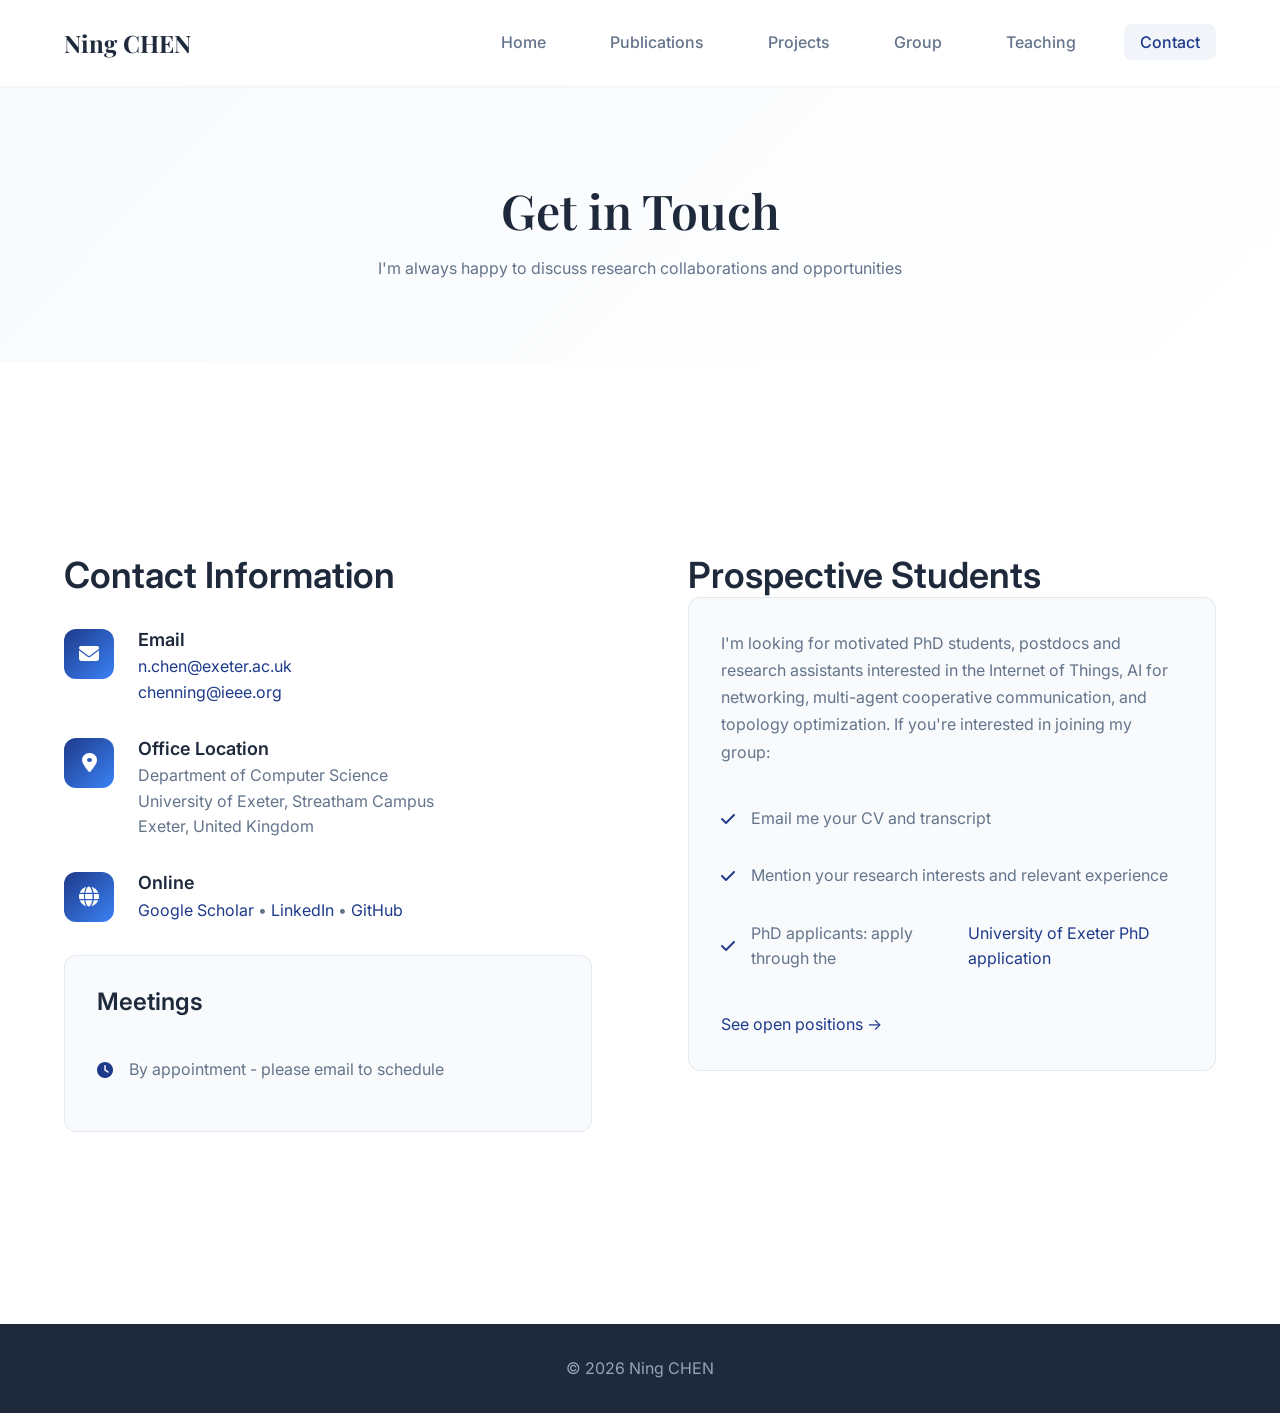
==== pages/contact.html @ 9c7216aa "Personalise homepage: fill publications, fix profile photo, remove template content - Use profile.pn" ====
<!DOCTYPE html>
<html lang="en">
<head>
    <meta charset="UTF-8">
    <meta name="viewport" content="width=device-width, initial-scale=1.0">
    <title>Contact - Ning CHEN</title>
    <link rel="preconnect" href="https://fonts.googleapis.com">
    <link rel="preconnect" href="https://fonts.gstatic.com" crossorigin>
    <link href="https://fonts.googleapis.com/css2?family=Inter:wght@300;400;500;600;700&family=Playfair+Display:wght@700&display=swap" rel="stylesheet">
    <link rel="stylesheet" href="https://cdnjs.cloudflare.com/ajax/libs/font-awesome/6.4.0/css/all.min.css">
    <link rel="stylesheet" href="../css/style.css">
    <style>
        .contact-header {
            background: linear-gradient(135deg, var(--bg-secondary) 0%, var(--bg-primary) 100%);
            padding: var(--spacing-3xl) 0 var(--spacing-2xl);
            text-align: center;
        }
        .contact-header h1 {
            font-family: var(--font-display);
            font-size: 3rem;
            margin-bottom: var(--spacing-sm);
        }
        .contact-content {
            display: grid;
            grid-template-columns: 1fr 1fr;
            gap: var(--spacing-3xl);
            padding: var(--spacing-3xl) 0;
        }
        .contact-info-section h2 {
            margin-bottom: var(--spacing-lg);
            color: var(--primary-dark);
        }
        .contact-item {
            display: flex;
            gap: var(--spacing-md);
            margin-bottom: var(--spacing-lg);
        }
        .contact-icon {
            width: 50px;
            height: 50px;
            background: linear-gradient(135deg, var(--primary-color) 0%, var(--primary-light) 100%);
            border-radius: var(--radius-lg);
            display: flex;
            align-items: center;
            justify-content: center;
            color: white;
            font-size: 1.25rem;
            flex-shrink: 0;
        }
        .contact-details h3 {
            color: var(--primary-dark);
            margin-bottom: 0.25rem;
            font-size: 1.125rem;
        }
        .contact-details p {
            color: var(--text-secondary);
            margin: 0;
        }
        .contact-details a {
            color: var(--primary-color);
        }
        .office-hours {
            background-color: var(--bg-secondary);
            border: 1px solid var(--border-color);
            border-radius: var(--radius-lg);
            padding: var(--spacing-lg);
            margin-top: var(--spacing-lg);
        }
        .office-hours h3 {
            color: var(--primary-dark);
            margin-bottom: var(--spacing-md);
        }
        .office-hours ul {
            list-style: none;
            padding: 0;
        }
        .office-hours li {
            padding: var(--spacing-sm) 0;
            color: var(--text-secondary);
            display: flex;
            align-items: center;
            gap: var(--spacing-sm);
        }
        .office-hours li i {
            color: var(--primary-color);
        }
        @media (max-width: 768px) {
            .contact-header h1 {
                font-size: 2rem;
            }
            .contact-content {
                grid-template-columns: 1fr;
            }
        }
    </style>
</head>
<body>
    <!-- Navigation -->
    <nav class="navbar" id="navbar">
        <div class="container nav-container">
            <div class="nav-brand">
                <a href="../index.html">Ning CHEN</a>
            </div>
            <button class="mobile-menu-btn" id="mobile-menu-btn" aria-label="Open menu">
                <span></span>
                <span></span>
                <span></span>
            </button>
            <ul class="nav-menu" id="nav-menu">
                <li><a href="../index.html">Home</a></li>
                <li><a href="publications.html">Publications</a></li>
                <li><a href="projects.html">Projects</a></li>
                <li><a href="group.html">Group</a></li>
                <li><a href="teaching.html">Teaching</a></li>
                <li><a href="contact.html" class="active">Contact</a></li>
            </ul>
        </div>
    </nav>

    <!-- Contact Header -->
    <section class="contact-header">
        <div class="container">
            <h1>Get in Touch</h1>
            <p class="header-subtitle">I'm always happy to discuss research collaborations and opportunities</p>
        </div>
    </section>

    <!-- Contact Content -->
    <section>
        <div class="container">
            <div class="contact-content">
                <!-- Contact Information -->
                <div class="contact-info-section">
                    <h2>Contact Information</h2>

                    <div class="contact-item">
                        <div class="contact-icon">
                            <i class="fas fa-envelope"></i>
                        </div>
                        <div class="contact-details">
                            <h3>Email</h3>
                            <p><a href="mailto:n.chen@exeter.ac.uk">n.chen@exeter.ac.uk</a><br>
                            <a href="mailto:chenning@ieee.org">chenning@ieee.org</a></p>
                        </div>
                    </div>

                    <div class="contact-item">
                        <div class="contact-icon">
                            <i class="fas fa-map-marker-alt"></i>
                        </div>
                        <div class="contact-details">
                            <h3>Office Location</h3>
                            <!-- TODO: add your building and room number -->
                            <p>Department of Computer Science<br>
                            University of Exeter, Streatham Campus<br>
                            Exeter, United Kingdom</p>
                        </div>
                    </div>

                    <div class="contact-item">
                        <div class="contact-icon">
                            <i class="fas fa-globe"></i>
                        </div>
                        <div class="contact-details">
                            <h3>Online</h3>
                            <p>
                                <a href="https://scholar.google.com/citations?user=QBz7NS0AAAAJ&amp;hl=en" target="_blank" rel="noopener">Google Scholar</a> &bull;
                                <a href="https://www.linkedin.com/in/nchen93/" target="_blank" rel="noopener">LinkedIn</a> &bull;
                                <a href="https://github.com/chenning93" target="_blank" rel="noopener">GitHub</a>
                            </p>
                        </div>
                    </div>

                    <div class="office-hours">
                        <h3>Meetings</h3>
                        <ul>
                            <li><i class="fas fa-clock"></i> By appointment - please email to schedule</li>
                        </ul>
                    </div>
                </div>

                <!-- Prospective Students -->
                <div>
                    <h2>Prospective Students</h2>
                    <div class="office-hours" style="margin-top: 0;">
                        <p style="color: var(--text-secondary); line-height: 1.7;">
                            I'm looking for motivated PhD students, postdocs and research assistants interested in
                            the Internet of Things, AI for networking, multi-agent cooperative communication, and
                            topology optimization. If you're interested in joining my group:
                        </p>
                        <ul style="margin-top: var(--spacing-md);">
                            <li><i class="fas fa-check"></i> Email me your CV and transcript</li>
                            <li><i class="fas fa-check"></i> Mention your research interests and relevant experience</li>
                            <li><i class="fas fa-check"></i> PhD applicants: apply through the <a href="https://www.exeter.ac.uk/study/pg-research/degrees/computerscience/" target="_blank" rel="noopener">University of Exeter PhD application</a></li>
                        </ul>
                        <p style="margin: var(--spacing-md) 0 0;"><a href="group.html#openings">See open positions &rarr;</a></p>
                    </div>
                </div>
            </div>
        </div>
    </section>

    <!-- Footer -->
    <footer class="footer">
        <div class="container">
            <div class="footer-bottom">
                <p>&copy; 2026 Ning CHEN</p>
            </div>
        </div>
    </footer>

    <script src="../js/main.js"></script>
</body>
</html>
---- css/style.css ----
/* ============================================
   CSS Variables & Design System
   ============================================ */
:root {
    /* Colors */
    --primary-color: #1e3a8a;
    --primary-dark: #1e293b;
    --primary-light: #3b82f6;
    --accent-color: #f59e0b;
    --text-primary: #1e293b;
    --text-secondary: #64748b;
    --text-light: #94a3b8;
    --bg-primary: #ffffff;
    --bg-secondary: #f8fafc;
    --bg-tertiary: #f1f5f9;
    --border-color: #e2e8f0;

    /* Conference Colors */
    --neurips-color: #d73e3e;
    --icml-color: #1e88e5;
    --iclr-color: #7b1fa2;
    --cvpr-color: #43a047;
    --acl-color: #00897b;
    --journal-color: #ffa000;
    --preprint-color: #757575;

    /* Typography */
    --font-primary: 'Inter', -apple-system, BlinkMacSystemFont, 'Segoe UI', sans-serif;
    --font-display: 'Playfair Display', Georgia, serif;

    /* Spacing */
    --spacing-xs: 0.5rem;
    --spacing-sm: 1rem;
    --spacing-md: 1.5rem;
    --spacing-lg: 2rem;
    --spacing-xl: 3rem;
    --spacing-2xl: 4rem;
    --spacing-3xl: 6rem;

    /* Border Radius */
    --radius-sm: 0.375rem;
    --radius-md: 0.5rem;
    --radius-lg: 0.75rem;
    --radius-xl: 1rem;
    --radius-full: 9999px;

    /* Shadows */
    --shadow-sm: 0 1px 2px 0 rgba(0, 0, 0, 0.05);
    --shadow-md: 0 4px 6px -1px rgba(0, 0, 0, 0.1), 0 2px 4px -1px rgba(0, 0, 0, 0.06);
    --shadow-lg: 0 10px 15px -3px rgba(0, 0, 0, 0.1), 0 4px 6px -2px rgba(0, 0, 0, 0.05);
    --shadow-xl: 0 20px 25px -5px rgba(0, 0, 0, 0.1), 0 10px 10px -5px rgba(0, 0, 0, 0.04);

    /* Transitions */
    --transition-fast: 150ms ease;
    --transition-base: 200ms ease;
    --transition-slow: 300ms ease;
}

/* ============================================
   Reset & Base Styles
   ============================================ */
* {
    margin: 0;
    padding: 0;
    box-sizing: border-box;
}

html {
    scroll-behavior: smooth;
}

body {
    font-family: var(--font-primary);
    color: var(--text-primary);
    background-color: var(--bg-primary);
    line-height: 1.6;
    -webkit-font-smoothing: antialiased;
    -moz-osx-font-smoothing: grayscale;
}

img {
    max-width: 100%;
    height: auto;
    display: block;
}

a {
    color: var(--primary-color);
    text-decoration: none;
    transition: color var(--transition-base);
}

a:hover {
    color: var(--primary-light);
}

/* ============================================
   Typography
   ============================================ */
h1, h2, h3, h4, h5, h6 {
    font-weight: 600;
    line-height: 1.2;
    color: var(--text-primary);
}

h1 {
    font-size: 3rem;
    font-family: var(--font-display);
}

h2 {
    font-size: 2.25rem;
}

h3 {
    font-size: 1.5rem;
}

h4 {
    font-size: 1.25rem;
}

p {
    margin-bottom: 1rem;
    color: var(--text-secondary);
}

/* ============================================
   Container & Layout
   ============================================ */
.container {
    max-width: 1200px;
    margin: 0 auto;
    padding: 0 var(--spacing-md);
}

section {
    padding: var(--spacing-3xl) 0;
}

.section-title {
    text-align: center;
    margin-bottom: var(--spacing-sm);
    font-family: var(--font-display);
}

.section-subtitle {
    text-align: center;
    color: var(--text-secondary);
    margin-bottom: var(--spacing-xl);
    font-size: 1.125rem;
}

/* ============================================
   Navigation
   ============================================ */
.navbar {
    position: sticky;
    top: 0;
    background-color: rgba(255, 255, 255, 0.95);
    backdrop-filter: blur(10px);
    box-shadow: var(--shadow-sm);
    z-index: 1000;
    transition: all var(--transition-base);
}

.navbar.scrolled {
    box-shadow: var(--shadow-md);
}

.nav-container {
    display: flex;
    justify-content: space-between;
    align-items: center;
    padding: var(--spacing-md) var(--spacing-md);
}

.nav-brand a {
    font-size: 1.5rem;
    font-weight: 700;
    font-family: var(--font-display);
    color: var(--primary-dark);
}

.nav-menu {
    display: flex;
    gap: var(--spacing-lg);
    list-style: none;
}

.nav-menu a {
    color: var(--text-secondary);
    font-weight: 500;
    padding: var(--spacing-xs) var(--spacing-sm);
    border-radius: var(--radius-md);
    transition: all var(--transition-base);
}

.nav-menu a:hover,
.nav-menu a.active {
    color: var(--primary-color);
    background-color: var(--bg-tertiary);
}

.mobile-menu-btn {
    display: none;
    flex-direction: column;
    gap: 4px;
    background: none;
    border: none;
    cursor: pointer;
    padding: var(--spacing-xs);
}

.mobile-menu-btn span {
    width: 24px;
    height: 2px;
    background-color: var(--text-primary);
    transition: all var(--transition-base);
}

/* ============================================
   Hero Section
   ============================================ */
.hero {
    padding: var(--spacing-3xl) 0;
    background: linear-gradient(135deg, var(--bg-secondary) 0%, var(--bg-primary) 100%);
}

.hero-container {
    display: grid;
    grid-template-columns: 1fr 1fr;
    gap: var(--spacing-3xl);
    align-items: center;
}

.hero-title {
    font-size: 3.5rem;
    margin-bottom: var(--spacing-md);
    background: linear-gradient(135deg, var(--primary-dark) 0%, var(--primary-color) 100%);
    -webkit-background-clip: text;
    -webkit-text-fill-color: transparent;
    background-clip: text;
}

.hero-subtitle {
    display: flex;
    align-items: center;
    gap: var(--spacing-md);
    margin-bottom: var(--spacing-lg);
}

.institution-logo {
    width: 60px;
    height: auto;
}

.position {
    font-size: 1.25rem;
    font-weight: 600;
    color: var(--primary-color);
    margin-bottom: 0.25rem;
}

.department,
.institution {
    color: var(--text-secondary);
    margin-bottom: 0.25rem;
}

.hero-description {
    font-size: 1.125rem;
    line-height: 1.7;
    margin-bottom: var(--spacing-xl);
    color: var(--text-secondary);
}

.hero-buttons {
    display: flex;
    gap: var(--spacing-md);
    margin-bottom: var(--spacing-xl);
    flex-wrap: wrap;
}

.social-links {
    display: flex;
    gap: var(--spacing-md);
}

.social-links a {
    width: 44px;
    height: 44px;
    display: flex;
    align-items: center;
    justify-content: center;
    background-color: var(--bg-tertiary);
    border-radius: var(--radius-full);
    color: var(--text-secondary);
    transition: all var(--transition-base);
}

.social-links a:hover {
    background-color: var(--primary-color);
    color: white;
    transform: translateY(-2px);
}

.hero-image {
    display: flex;
    justify-content: center;
    align-items: center;
}

.profile-img-wrapper {
    position: relative;
}

.profile-img {
    width: 350px;
    height: 350px;
    border-radius: var(--radius-full);
    object-fit: cover;          /* fill the circle, no side gaps */
    object-position: center top;
    box-shadow: var(--shadow-xl);
    position: relative;
    z-index: 2;
}

.profile-bg-circle {
    position: absolute;
    width: 380px;
    height: 380px;
    background: linear-gradient(135deg, var(--primary-light) 0%, var(--accent-color) 100%);
    border-radius: var(--radius-full);
    top: 50%;
    left: 50%;
    transform: translate(-50%, -50%);
    z-index: 1;
    opacity: 0.2;
    animation: pulse 3s ease-in-out infinite;
}

@keyframes pulse {
    0%, 100% {
        transform: translate(-50%, -50%) scale(1);
    }
    50% {
        transform: translate(-50%, -50%) scale(1.05);
    }
}

/* ============================================
   Buttons
   ============================================ */
.btn {
    display: inline-block;
    padding: 0.75rem 1.5rem;
    border-radius: var(--radius-md);
    font-weight: 500;
    transition: all var(--transition-base);
    cursor: pointer;
    border: none;
    text-align: center;
}

.btn-primary {
    background-color: var(--primary-color);
    color: white;
}

.btn-primary:hover {
    background-color: var(--primary-dark);
    color: white;
    transform: translateY(-2px);
    box-shadow: var(--shadow-lg);
}

.btn-secondary {
    background-color: var(--accent-color);
    color: white;
}

.btn-secondary:hover {
    background-color: #d97706;
    color: white;
    transform: translateY(-2px);
    box-shadow: var(--shadow-lg);
}

.btn-outline {
    background-color: transparent;
    border: 2px solid var(--primary-color);
    color: var(--primary-color);
}

.btn-outline:hover {
    background-color: var(--primary-color);
    color: white;
}

.btn-small {
    padding: 0.5rem 1rem;
    font-size: 0.875rem;
}

/* ============================================
   Research Interests Section
   ============================================ */
.research-interests {
    background-color: var(--bg-primary);
}

.interests-grid {
    display: grid;
    grid-template-columns: repeat(auto-fit, minmax(250px, 1fr));
    gap: var(--spacing-lg);
}

.interest-card {
    padding: var(--spacing-xl);
    background-color: var(--bg-secondary);
    border-radius: var(--radius-lg);
    border: 1px solid var(--border-color);
    transition: all var(--transition-base);
    text-align: center;
}

.interest-card:hover {
    transform: translateY(-5px);
    box-shadow: var(--shadow-lg);
    border-color: var(--primary-light);
}

.interest-icon {
    width: 64px;
    height: 64px;
    margin: 0 auto var(--spacing-md);
    background: linear-gradient(135deg, var(--primary-color) 0%, var(--primary-light) 100%);
    border-radius: var(--radius-lg);
    display: flex;
    align-items: center;
    justify-content: center;
    color: white;
    font-size: 1.75rem;
}

.interest-card h3 {
    margin-bottom: var(--spacing-sm);
    color: var(--primary-dark);
}

.interest-card p {
    color: var(--text-secondary);
    font-size: 0.95rem;
    margin: 0;
}

/* ============================================
   News Section
   ============================================ */
.news-section {
    background-color: var(--bg-secondary);
}

.recruitment-banner {
    background: linear-gradient(135deg, var(--primary-color) 0%, var(--primary-light) 100%);
    color: white;
    padding: var(--spacing-lg);
    border-radius: var(--radius-lg);
    margin-bottom: var(--spacing-xl);
    display: flex;
    gap: var(--spacing-md);
    align-items: flex-start;
}

.recruitment-banner i {
    font-size: 1.5rem;
    flex-shrink: 0;
}

.recruitment-banner a {
    color: white;
    text-decoration: underline;
}

.news-timeline {
    max-width: 900px;
    margin: 0 auto;
}

.news-item {
    display: flex;
    gap: var(--spacing-lg);
    margin-bottom: var(--spacing-lg);
    padding-bottom: var(--spacing-lg);
    border-bottom: 1px solid var(--border-color);
}

.news-item:last-child {
    border-bottom: none;
}

.news-date {
    flex-shrink: 0;
    text-align: center;
    width: 80px;
}

.news-date .month {
    display: block;
    font-weight: 600;
    color: var(--primary-color);
    font-size: 1.125rem;
}

.news-date .year {
    display: block;
    color: var(--text-light);
    font-size: 0.875rem;
}

.news-content {
    flex-grow: 1;
}

.news-badge {
    display: inline-block;
    padding: 0.25rem 0.75rem;
    border-radius: var(--radius-full);
    font-size: 0.75rem;
    font-weight: 600;
    margin-bottom: var(--spacing-xs);
    text-transform: uppercase;
}

.news-badge.papers {
    background-color: #dbeafe;
    color: #1e40af;
}

.news-badge.students {
    background-color: #f3e8ff;
    color: #6b21a8;
}

.news-badge.award {
    background-color: #fef3c7;
    color: #92400e;
}

.news-more {
    text-align: center;
    margin-top: var(--spacing-xl);
}

/* ============================================
   Publications Section
   ============================================ */
.selected-publications {
    background-color: var(--bg-primary);
}

.publications-grid {
    display: grid;
    grid-template-columns: repeat(auto-fill, minmax(350px, 1fr));
    gap: var(--spacing-lg);
    margin-bottom: var(--spacing-xl);
}

.publication-card {
    background-color: var(--bg-secondary);
    border: 1px solid var(--border-color);
    border-radius: var(--radius-lg);
    padding: var(--spacing-lg);
    transition: all var(--transition-base);
}

.publication-card:hover {
    box-shadow: var(--shadow-lg);
    transform: translateY(-3px);
}

.pub-header {
    display: flex;
    gap: var(--spacing-sm);
    align-items: center;
    margin-bottom: var(--spacing-md);
    flex-wrap: wrap;
}

.venue-badge {
    padding: 0.375rem 0.75rem;
    border-radius: var(--radius-sm);
    font-size: 0.75rem;
    font-weight: 700;
    color: white;
    background-color: var(--primary-color); /* default for venues without a colour class */
    text-transform: uppercase;
    letter-spacing: 0.025em;
}

.venue-badge.journal {
    background-color: var(--primary-color);
}

.venue-badge.conf {
    background-color: #0f766e;
}

.venue-badge.book {
    background-color: #6d28d9;
}

.pub-authors-simple {
    margin-bottom: 0.25rem;
}

.pub-venue-simple {
    color: var(--text-secondary);
    font-size: 0.9rem;
    font-style: italic;
}

.venue-badge.neurips {
    background-color: var(--neurips-color);
}

.venue-badge.icml {
    background-color: var(--icml-color);
}

.venue-badge.iclr {
    background-color: var(--iclr-color);
}

.venue-badge.cvpr {
    background-color: var(--cvpr-color);
}

.venue-badge.acl {
    background-color: var(--acl-color);
}

.award-badge {
    padding: 0.375rem 0.75rem;
    border-radius: var(--radius-sm);
    font-size: 0.75rem;
    font-weight: 600;
    background-color: #fef3c7;
    color: #92400e;
    text-transform: uppercase;
}

.pub-title {
    font-size: 1.125rem;
    margin-bottom: var(--spacing-sm);
    color: var(--primary-dark);
    line-height: 1.4;
}

.pub-authors {
    color: var(--text-secondary);
    font-size: 0.9rem;
    margin-bottom: var(--spacing-md);
}

.pub-authors strong {
    color: var(--primary-color);
    font-weight: 600;
}

.pub-links {
    display: flex;
    gap: var(--spacing-sm);
    flex-wrap: wrap;
}

.pub-link {
    display: inline-flex;
    align-items: center;
    gap: 0.375rem;
    padding: 0.375rem 0.75rem;
    background-color: var(--bg-tertiary);
    border-radius: var(--radius-sm);
    font-size: 0.875rem;
    color: var(--text-secondary);
    transition: all var(--transition-fast);
}

.pub-link:hover {
    background-color: var(--primary-color);
    color: white;
}

.view-all-link {
    text-align: center;
    margin-top: var(--spacing-xl);
}

/* Line-by-line publication format */
.publications-list-simple {
    max-width: 900px;
    margin: 0 auto var(--spacing-xl);
}

.pub-item-simple {
    padding: var(--spacing-lg) 0;
    border-bottom: 1px solid var(--border-color);
}

.pub-item-simple:last-child {
    border-bottom: none;
}

.pub-venue-inline {
    margin-bottom: var(--spacing-xs);
}

.pub-title-simple {
    font-size: 1.125rem;
    font-weight: 600;
    color: var(--primary-dark);
    line-height: 1.4;
    margin-bottom: var(--spacing-xs);
}

.pub-authors-simple {
    color: var(--text-secondary);
    font-size: 0.95rem;
    margin-bottom: var(--spacing-sm);
}

.pub-authors-simple strong {
    color: var(--primary-color);
    font-weight: 600;
}

.pub-links-simple {
    display: flex;
    gap: var(--spacing-md);
    flex-wrap: wrap;
}

.pub-link-inline {
    display: inline-flex;
    align-items: center;
    gap: 0.375rem;
    font-size: 0.875rem;
    color: var(--primary-color);
    transition: color var(--transition-fast);
}

.pub-link-inline:hover {
    color: var(--primary-dark);
    text-decoration: underline;
}

.pub-link-inline i {
    font-size: 0.75rem;
}

/* ============================================
   Group Section
   ============================================ */
.group-section {
    background-color: var(--bg-secondary);
}

.group-grid {
    display: grid;
    grid-template-columns: repeat(auto-fill, minmax(200px, 1fr));
    gap: var(--spacing-lg);
    margin-bottom: var(--spacing-xl);
}

.member-card {
    background-color: var(--bg-primary);
    border: 1px solid var(--border-color);
    border-radius: var(--radius-lg);
    padding: var(--spacing-lg);
    text-align: center;
    transition: all var(--transition-base);
}

.member-card:hover {
    transform: translateY(-5px);
    box-shadow: var(--shadow-lg);
}

.member-photo-placeholder {
    width: 120px;
    height: 120px;
    margin: 0 auto var(--spacing-md);
    background: linear-gradient(135deg, var(--bg-tertiary) 0%, var(--border-color) 100%);
    border-radius: var(--radius-full);
    display: flex;
    align-items: center;
    justify-content: center;
    font-size: 3rem;
    color: var(--text-light);
}

.member-card h4 {
    margin-bottom: var(--spacing-xs);
    color: var(--primary-dark);
}

.member-info {
    color: var(--text-secondary);
    font-size: 0.875rem;
    margin-bottom: 0;
}

.join-card {
    border: 2px dashed var(--primary-color);
    background-color: var(--bg-secondary);
}

.join-icon {
    width: 120px;
    height: 120px;
    margin: 0 auto var(--spacing-md);
    background: linear-gradient(135deg, var(--primary-color) 0%, var(--primary-light) 100%);
    border-radius: var(--radius-full);
    display: flex;
    align-items: center;
    justify-content: center;
    font-size: 3rem;
    color: white;
}

/* ============================================
   Footer
   ============================================ */
.footer {
    background-color: var(--primary-dark);
    color: white;
    padding: var(--spacing-lg) 0;
}

.footer .footer-bottom {
    padding-top: 0;
    border-top: none;
}

/* ============================================
   Empty state (sections waiting for content)
   ============================================ */
.empty-state {
    max-width: 900px;
    margin: 0 auto;
    padding: var(--spacing-xl);
    text-align: center;
    background-color: var(--bg-secondary);
    border: 1px dashed var(--border-color);
    border-radius: var(--radius-lg);
}

.empty-state p {
    margin-bottom: var(--spacing-md);
}

.empty-state .btn {
    width: auto;
}

.recruitment-banner a {
    font-weight: 600;
}

.footer-content {
    display: grid;
    grid-template-columns: repeat(auto-fit, minmax(250px, 1fr));
    gap: var(--spacing-xl);
    margin-bottom: var(--spacing-xl);
}

.footer-section h3 {
    color: white;
    margin-bottom: var(--spacing-md);
    font-size: 1.125rem;
}

.footer-section p {
    color: #cbd5e1;
    line-height: 1.7;
}

.footer-section ul {
    list-style: none;
}

.footer-section ul li {
    margin-bottom: var(--spacing-sm);
}

.footer-section ul li a {
    color: #cbd5e1;
    transition: color var(--transition-base);
}

.footer-section ul li a:hover {
    color: white;
}

.footer-social {
    display: flex;
    gap: var(--spacing-md);
}

.footer-social a {
    width: 40px;
    height: 40px;
    display: flex;
    align-items: center;
    justify-content: center;
    background-color: rgba(255, 255, 255, 0.1);
    border-radius: var(--radius-full);
    color: white;
    transition: all var(--transition-base);
}

.footer-social a:hover {
    background-color: var(--primary-light);
    transform: translateY(-2px);
}

.footer-bottom {
    text-align: center;
    padding-top: var(--spacing-lg);
    border-top: 1px solid rgba(255, 255, 255, 0.1);
}

.footer-bottom p {
    color: #94a3b8;
    margin: 0;
}

/* ============================================
   Responsive Design
   ============================================ */
@media (max-width: 1024px) {
    .hero-container {
        grid-template-columns: 1fr;
        gap: var(--spacing-xl);
    }

    .hero-image {
        order: -1;
    }

    .profile-img {
        width: 280px;
        height: 280px;
    }

    .profile-bg-circle {
        width: 310px;
        height: 310px;
    }
}

@media (max-width: 768px) {
    .nav-menu {
        position: fixed;
        top: 72px;
        left: 0;
        right: 0;
        background-color: white;
        flex-direction: column;
        padding: var(--spacing-lg);
        box-shadow: var(--shadow-lg);
        transform: translateX(-100%);
        transition: transform var(--transition-base);
    }

    .nav-menu.active {
        transform: translateX(0);
    }

    .mobile-menu-btn {
        display: flex;
    }

    .hero-title {
        font-size: 2.5rem;
    }

    .hero-subtitle {
        flex-direction: column;
        align-items: flex-start;
    }

    .hero-buttons {
        flex-direction: column;
        width: 100%;
    }

    .btn {
        width: 100%;
    }

    .publications-grid {
        grid-template-columns: 1fr;
    }

    .news-item {
        flex-direction: column;
        gap: var(--spacing-sm);
    }

    .news-date {
        width: auto;
        text-align: left;
    }

    .news-date .month {
        display: inline;
        margin-right: var(--spacing-xs);
    }

    .news-date .year {
        display: inline;
    }

    section {
        padding: var(--spacing-2xl) 0;
    }
}

@media (max-width: 480px) {
    .hero-title {
        font-size: 2rem;
    }

    .section-title {
        font-size: 1.75rem;
    }

    .profile-img {
        width: 220px;
        height: 220px;
    }

    .profile-bg-circle {
        width: 250px;
        height: 250px;
    }

    .interests-grid,
    .group-grid {
        grid-template-columns: 1fr;
    }
}
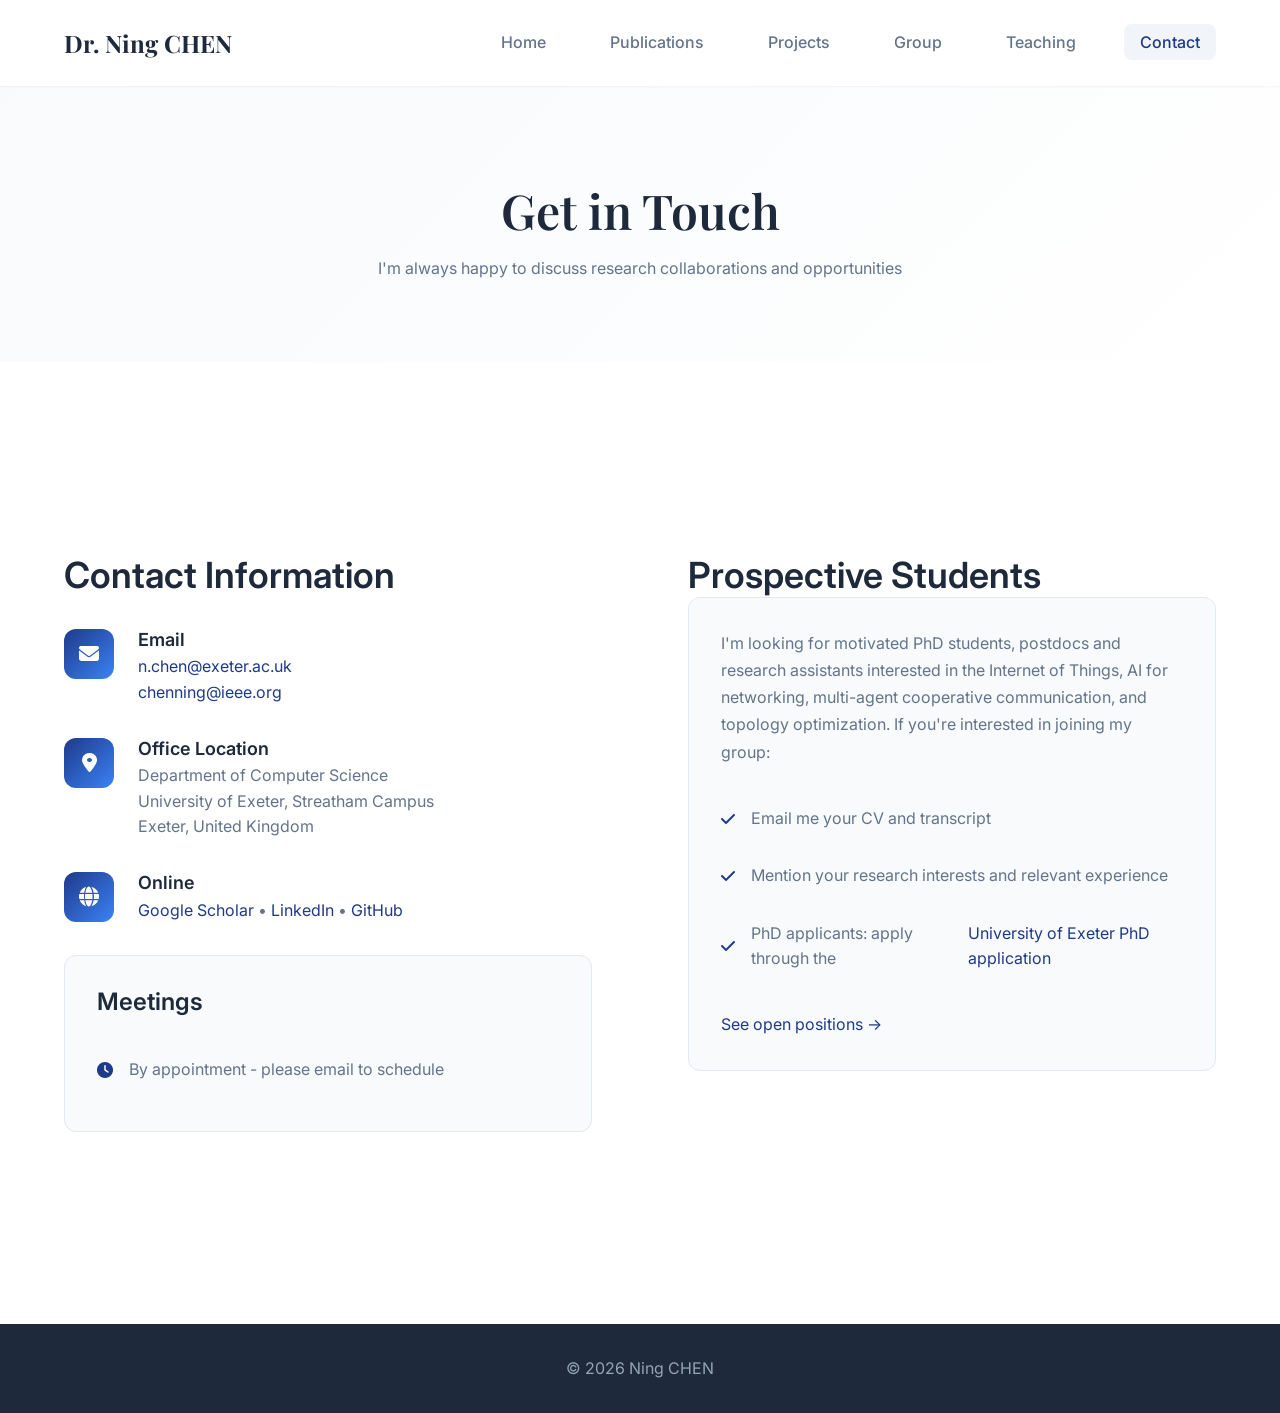
==== commit d29a112f: "News in 'Our paper ... is accepted by ...' format; add MSCA fellowship and WASA award - Reformat pap" ====
--- a/pages/contact.html
+++ b/pages/contact.html
@@ -99,7 +99,7 @@
     <nav class="navbar" id="navbar">
         <div class="container nav-container">
             <div class="nav-brand">
-                <a href="../index.html">Ning CHEN</a>
+                <a href="../index.html">Dr. Ning CHEN</a>
             </div>
             <button class="mobile-menu-btn" id="mobile-menu-btn" aria-label="Open menu">
                 <span></span>
--- a/css/style.css
+++ b/css/style.css
@@ -69,6 +69,11 @@
     scroll-behavior: smooth;
 }
 
+/* keep anchor targets clear of the sticky navbar */
+[id] {
+    scroll-margin-top: 96px;
+}
+
 body {
     font-family: var(--font-primary);
     color: var(--text-primary);
@@ -483,6 +488,33 @@
     text-decoration: underline;
 }
 
+.highlight-banner {
+    background-color: var(--bg-primary);
+    border: 1px solid var(--border-color);
+    border-left: 4px solid var(--accent-color);
+    border-radius: var(--radius-lg);
+    padding: var(--spacing-lg);
+    margin: calc(-1 * var(--spacing-md)) 0 var(--spacing-xl);
+    display: flex;
+    gap: var(--spacing-md);
+    align-items: flex-start;
+    box-shadow: var(--shadow-sm);
+}
+
+.highlight-banner i {
+    font-size: 1.5rem;
+    color: var(--accent-color);
+    flex-shrink: 0;
+}
+
+.highlight-banner strong {
+    color: var(--primary-dark);
+}
+
+.news-timeline:not(.expanded) .news-extra {
+    display: none;
+}
+
 .news-timeline {
     max-width: 900px;
     margin: 0 auto;
@@ -541,6 +573,24 @@
 .news-badge.students {
     background-color: #f3e8ff;
     color: #6b21a8;
+}
+
+.news-badge.funding {
+    background-color: #dcfce7;
+    color: #166534;
+}
+
+.section-title .amp {
+    font-family: var(--font-primary);
+    font-weight: 600;
+}
+
+.news-content p {
+    margin-bottom: 0;
+}
+
+.news-content a {
+    font-weight: 500;
 }
 
 .news-badge.award {
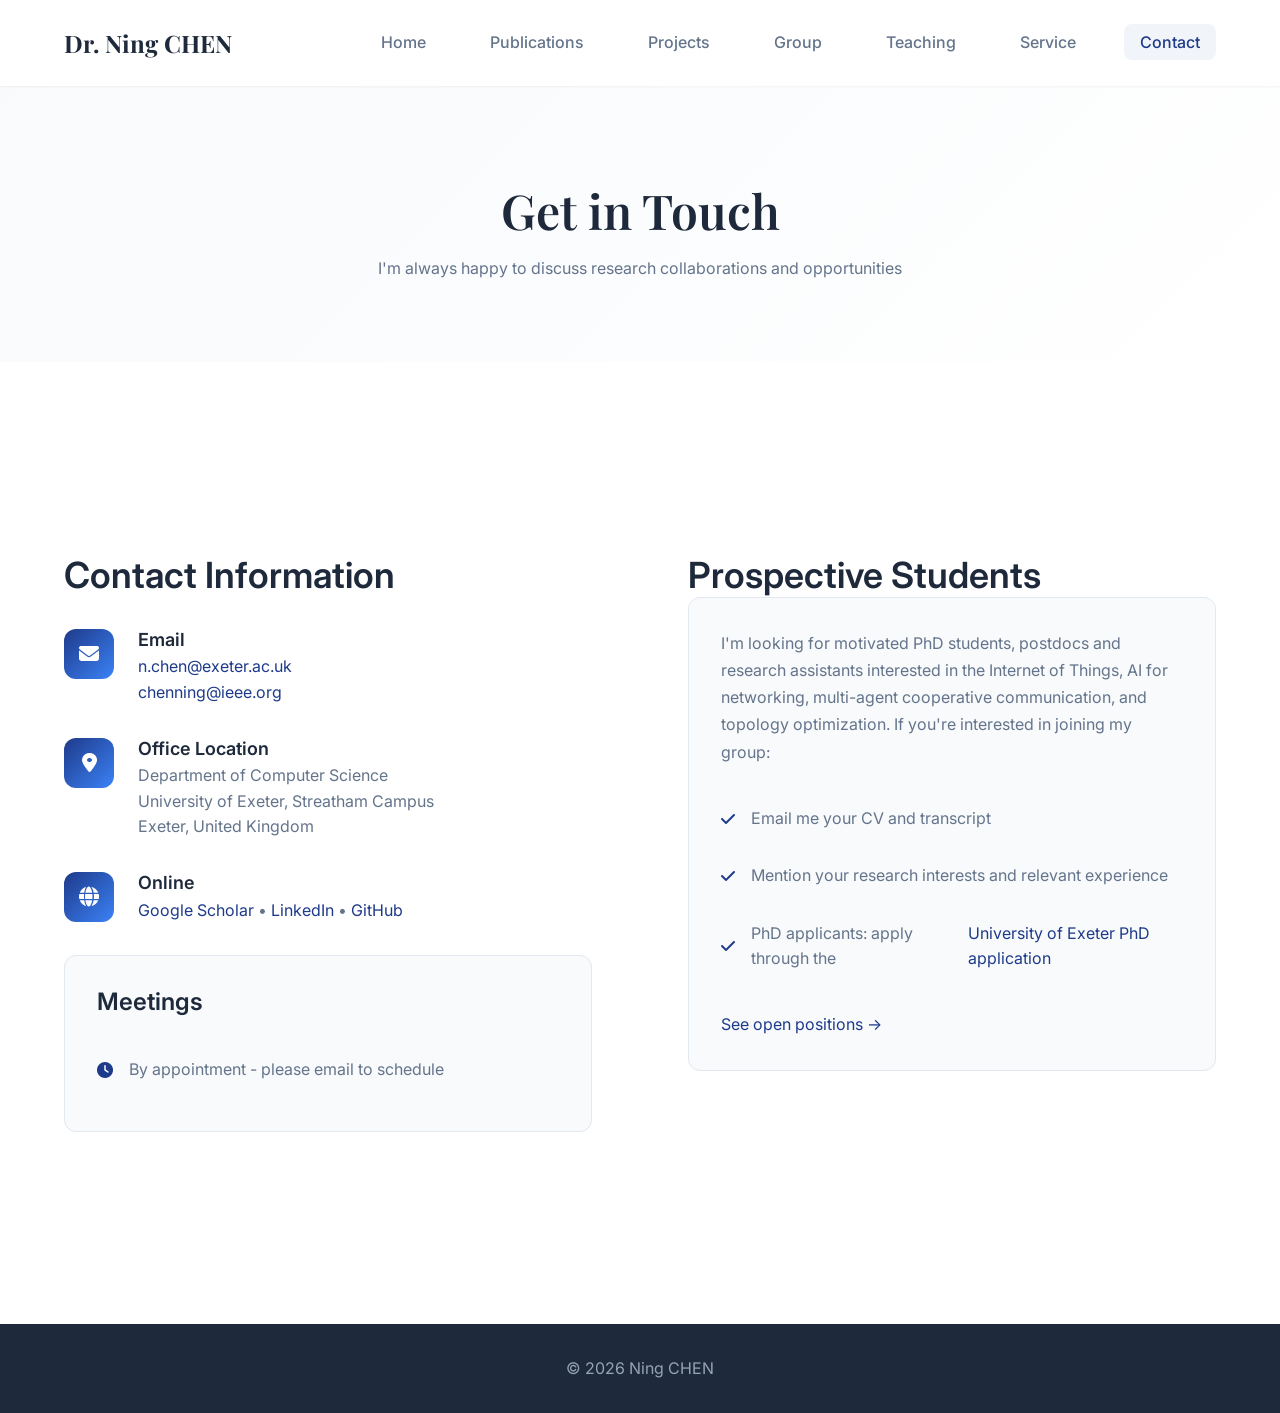
==== commit ee4ed7cf: "Move Academic Service to its own page; CCF A-only news and homepage picks - New Service tab (pages/s" ====
--- a/pages/contact.html
+++ b/pages/contact.html
@@ -112,6 +112,7 @@
                 <li><a href="projects.html">Projects</a></li>
                 <li><a href="group.html">Group</a></li>
                 <li><a href="teaching.html">Teaching</a></li>
+                <li><a href="service.html">Service</a></li>
                 <li><a href="contact.html" class="active">Contact</a></li>
             </ul>
         </div>
--- a/css/style.css
+++ b/css/style.css
@@ -181,6 +181,7 @@
 }
 
 .nav-brand a {
+    white-space: nowrap;
     font-size: 1.5rem;
     font-weight: 700;
     font-family: var(--font-display);
@@ -691,6 +692,123 @@
     background-color: var(--acl-color);
 }
 
+.rank-badge,
+.esi-badge {
+    display: inline-block;
+    padding: 0.375rem 0.625rem;
+    border-radius: var(--radius-sm);
+    font-size: 0.75rem;
+    font-weight: 700;
+    letter-spacing: 0.025em;
+}
+
+.rank-badge.ccf-a { background-color: #fee2e2; color: #991b1b; }
+.rank-badge.ccf-b { background-color: #ffedd5; color: #9a3412; }
+.rank-badge.ccf-c { background-color: #e0f2fe; color: #075985; }
+.rank-badge.sci   { background-color: #dcfce7; color: #166534; }
+.rank-badge.ei    { background-color: var(--bg-tertiary); color: var(--text-secondary); }
+.esi-badge        { background-color: #fce7f3; color: #9d174d; }
+
+.pub-venue-inline {
+    display: flex;
+    flex-wrap: wrap;
+    gap: 0.375rem;
+    align-items: center;
+}
+
+/* Academic service */
+.service-section {
+    background-color: var(--bg-secondary);
+}
+
+.service-grid {
+    display: grid;
+    grid-template-columns: repeat(2, minmax(0, 1fr));
+    gap: var(--spacing-lg);
+}
+
+.service-card {
+    background-color: var(--bg-primary);
+    border: 1px solid var(--border-color);
+    border-radius: var(--radius-lg);
+    padding: var(--spacing-lg);
+}
+
+.service-card-wide {
+    grid-column: 1 / -1;
+}
+
+.service-card h3 {
+    font-size: 1.125rem;
+    color: var(--primary-dark);
+    margin-bottom: var(--spacing-md);
+    display: flex;
+    align-items: center;
+    gap: var(--spacing-xs);
+}
+
+.service-card h3 i {
+    color: var(--primary-color);
+}
+
+.service-card ul {
+    list-style: none;
+}
+
+.service-card li {
+    color: var(--text-secondary);
+    padding: 0.375rem 0 0.375rem 1rem;
+    position: relative;
+    line-height: 1.5;
+}
+
+.service-card li::before {
+    content: "";
+    position: absolute;
+    left: 0;
+    top: 0.95rem;
+    width: 5px;
+    height: 5px;
+    border-radius: 50%;
+    background-color: var(--primary-light);
+}
+
+.service-card li strong {
+    color: var(--text-primary);
+    font-weight: 600;
+}
+
+.reviewer-sub {
+    font-size: 0.8rem;
+    font-weight: 600;
+    text-transform: uppercase;
+    letter-spacing: 0.05em;
+    color: var(--text-light);
+    margin: var(--spacing-sm) 0 0.25rem;
+}
+
+.pub-item-simple .pub-links-simple {
+    margin-top: 0.375rem;
+}
+
+.reviewer-list {
+    columns: 3;
+    column-gap: var(--spacing-lg);
+}
+
+.reviewer-list li {
+    break-inside: avoid;
+}
+
+@media (max-width: 900px) {
+    .service-grid { grid-template-columns: 1fr; }
+    .reviewer-list { columns: 2; }
+}
+
+@media (max-width: 480px) {
+    .reviewer-list { columns: 1; }
+}
+
 .award-badge {
     padding: 0.375rem 0.75rem;
     border-radius: var(--radius-sm);
@@ -777,7 +895,7 @@
 .pub-authors-simple {
     color: var(--text-secondary);
     font-size: 0.95rem;
-    margin-bottom: var(--spacing-sm);
+    margin-bottom: 0.25rem;
 }
 
 .pub-authors-simple strong {
@@ -989,6 +1107,11 @@
 /* ============================================
    Responsive Design
    ============================================ */
+/* 7-tab nav: tighten spacing before the mobile menu kicks in */
+@media (max-width: 1200px) {
+    .nav-menu { gap: var(--spacing-xs); }
+}
+
 @media (max-width: 1024px) {
     .hero-container {
         grid-template-columns: 1fr;
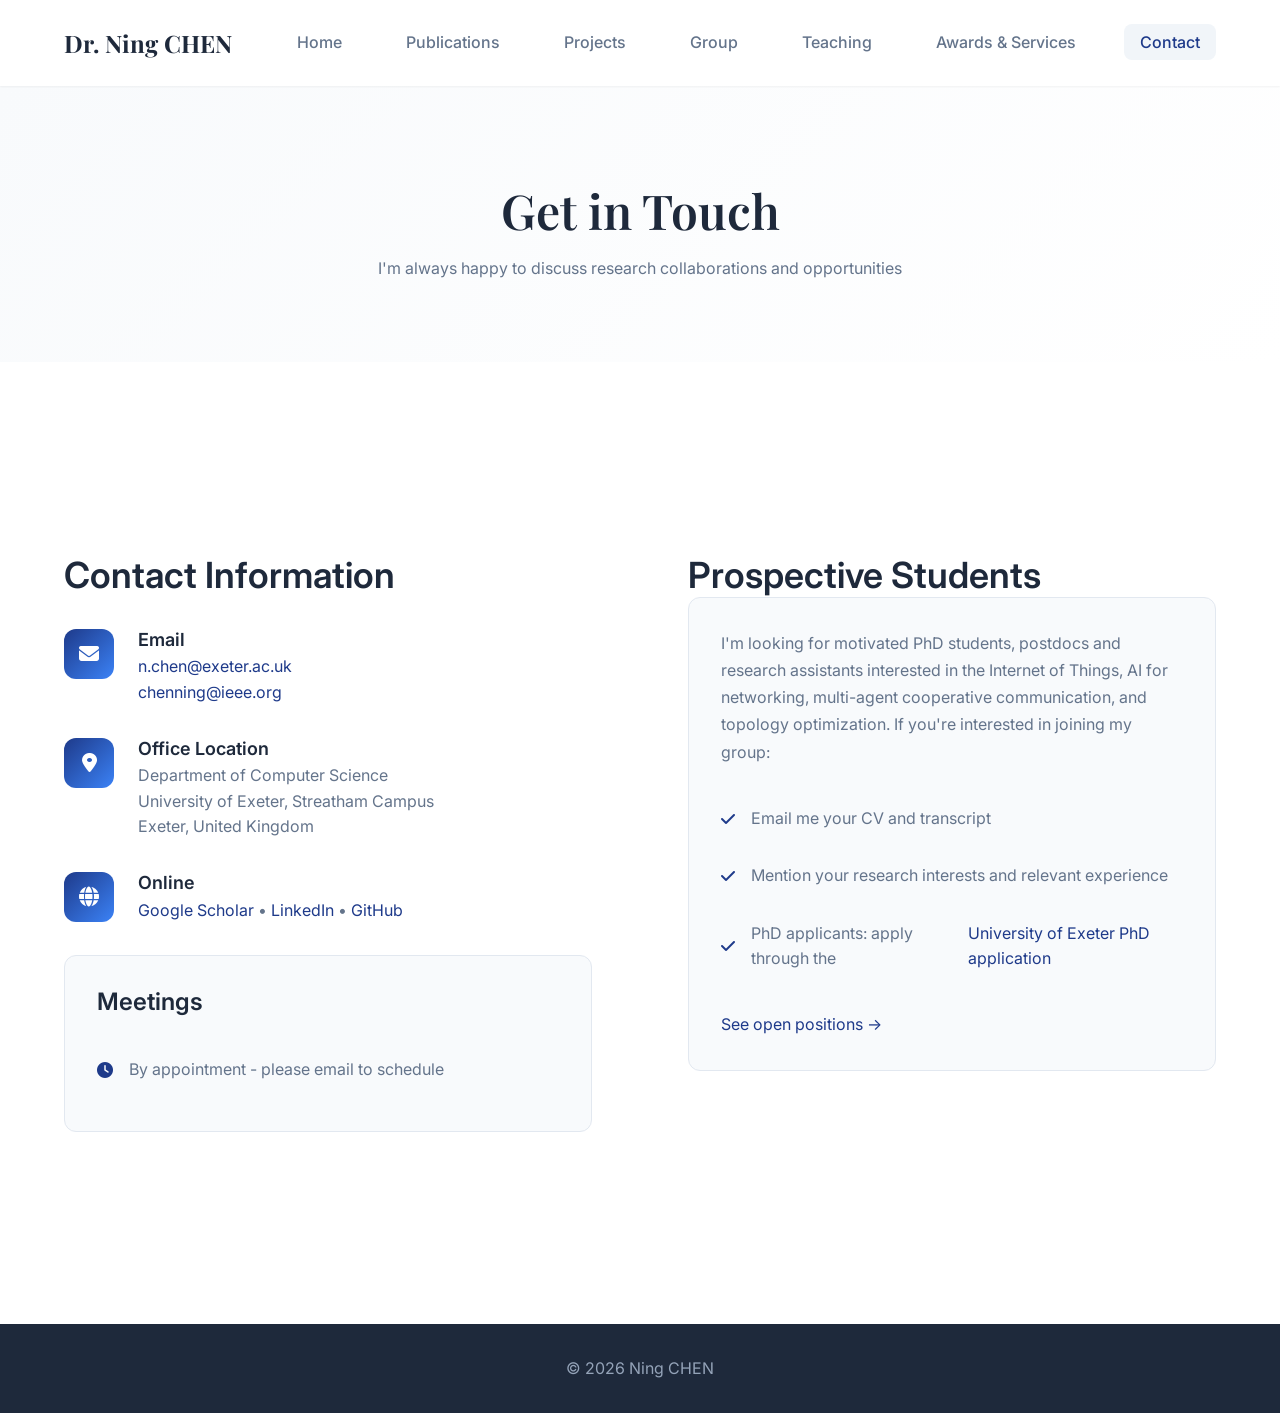
==== commit b3a8c682: "Awards & Services page: add awards from the CV alongside academic service - Rename the Service tab t" ====
--- a/pages/contact.html
+++ b/pages/contact.html
@@ -112,7 +112,7 @@
                 <li><a href="projects.html">Projects</a></li>
                 <li><a href="group.html">Group</a></li>
                 <li><a href="teaching.html">Teaching</a></li>
-                <li><a href="service.html">Service</a></li>
+                <li><a href="service.html">Awards &amp; Services</a></li>
                 <li><a href="contact.html" class="active">Contact</a></li>
             </ul>
         </div>
--- a/css/style.css
+++ b/css/style.css
@@ -778,6 +778,39 @@
     font-weight: 600;
 }
 
+.amp {
+    font-family: var(--font-primary);
+    font-weight: 600;
+}
+
+.award-list li {
+    display: flex;
+    gap: var(--spacing-sm);
+    align-items: baseline;
+}
+
+.award-year {
+    flex: 0 0 auto;
+    min-width: 4.75rem;
+    font-size: 0.8rem;
+    font-weight: 600;
+    color: var(--primary-color);
+    font-variant-numeric: tabular-nums;
+}
+
+.award-list-columns {
+    columns: 2;
+    column-gap: var(--spacing-xl);
+}
+
+.award-list-columns li {
+    break-inside: avoid;
+}
+
+@media (max-width: 900px) {
+    .award-list-columns { columns: 1; }
+}
+
 .reviewer-sub {
     font-size: 0.8rem;
     font-weight: 600;
@@ -1133,27 +1166,34 @@
     }
 }
 
-@media (max-width: 768px) {
+/* Hamburger menu below 1024px (7 tabs no longer fit on one line) */
+@media (max-width: 1024px) {
     .nav-menu {
-        position: fixed;
-        top: 72px;
+        position: absolute;
+        top: 100%;
         left: 0;
         right: 0;
         background-color: white;
         flex-direction: column;
+        gap: var(--spacing-xs);
         padding: var(--spacing-lg);
         box-shadow: var(--shadow-lg);
         transform: translateX(-100%);
-        transition: transform var(--transition-base);
+        visibility: hidden;
+        transition: transform var(--transition-base), visibility var(--transition-base);
     }
 
     .nav-menu.active {
         transform: translateX(0);
+        visibility: visible;
     }
 
     .mobile-menu-btn {
         display: flex;
     }
+}
+
+@media (max-width: 768px) {
 
     .hero-title {
         font-size: 2.5rem;
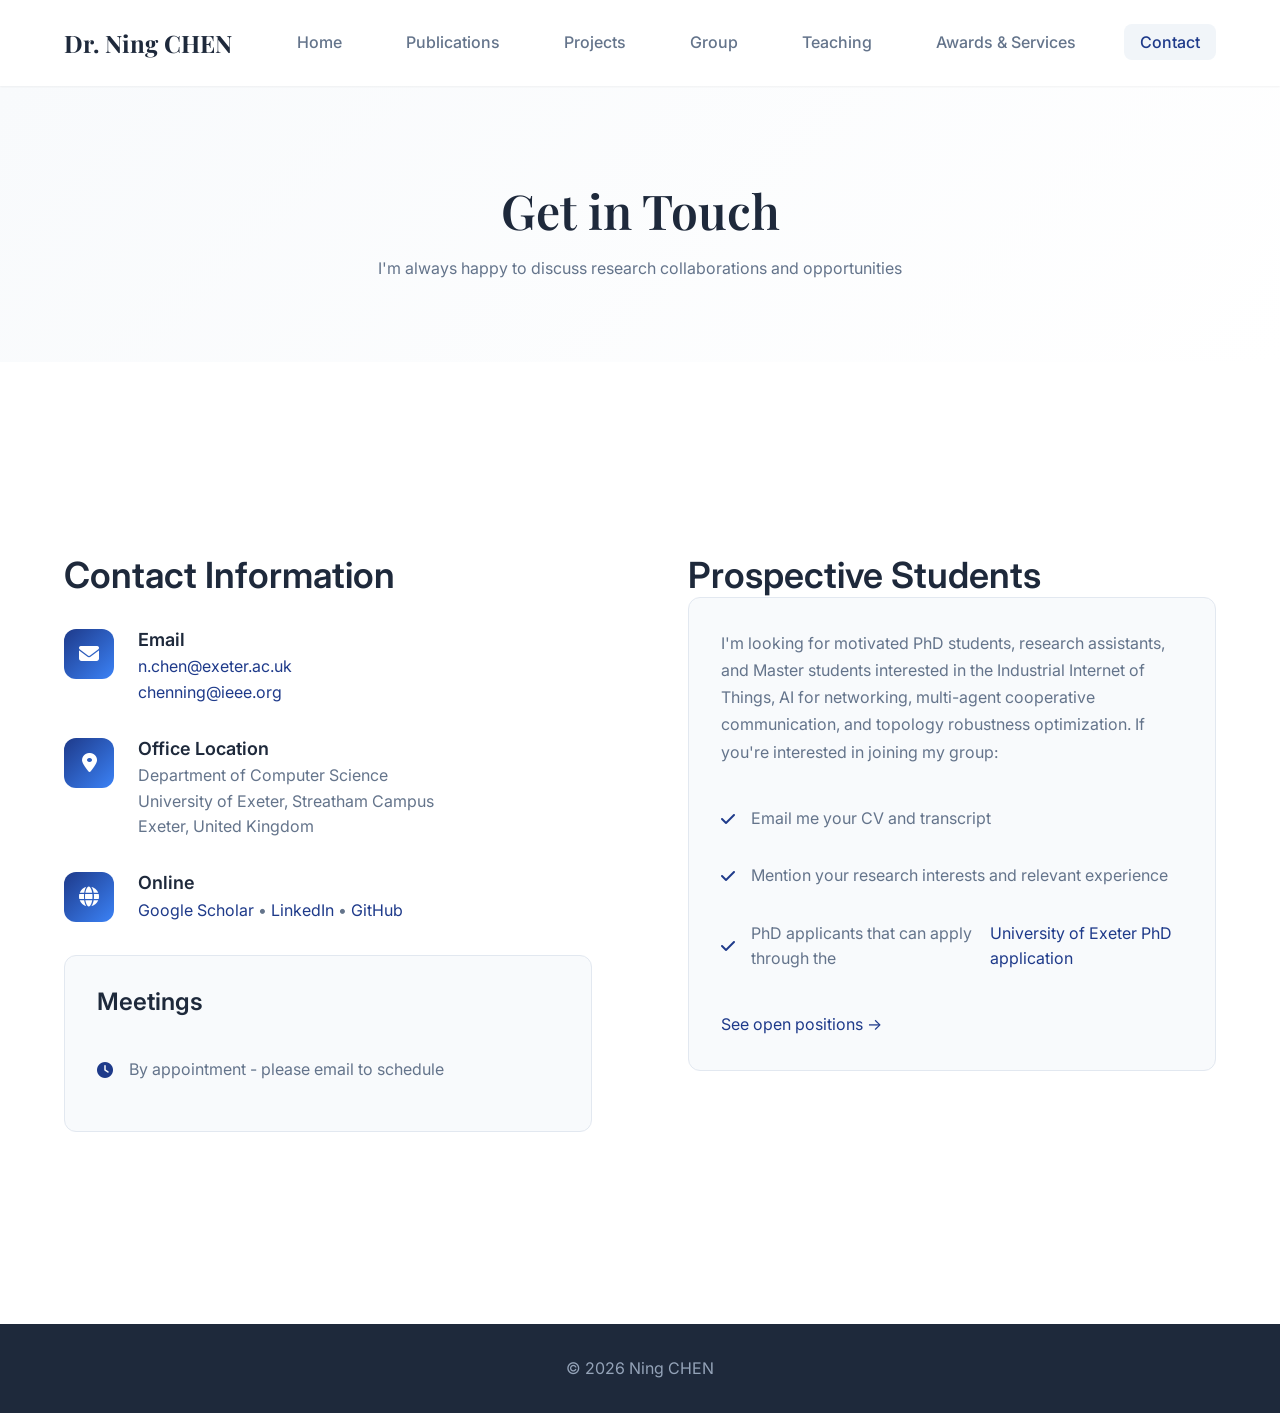
==== commit 37de781d: "Update contact information for prospective students" ====
--- a/pages/contact.html
+++ b/pages/contact.html
@@ -185,14 +185,14 @@
                     <h2>Prospective Students</h2>
                     <div class="office-hours" style="margin-top: 0;">
                         <p style="color: var(--text-secondary); line-height: 1.7;">
-                            I'm looking for motivated PhD students, postdocs and research assistants interested in
-                            the Internet of Things, AI for networking, multi-agent cooperative communication, and
-                            topology optimization. If you're interested in joining my group:
+                            I'm looking for motivated PhD students, research assistants, and Master students interested in
+                            the Industrial Internet of Things, AI for networking, multi-agent cooperative communication, and
+                            topology robustness optimization. If you're interested in joining my group:
                         </p>
                         <ul style="margin-top: var(--spacing-md);">
                             <li><i class="fas fa-check"></i> Email me your CV and transcript</li>
                             <li><i class="fas fa-check"></i> Mention your research interests and relevant experience</li>
-                            <li><i class="fas fa-check"></i> PhD applicants: apply through the <a href="https://www.exeter.ac.uk/study/pg-research/degrees/computerscience/" target="_blank" rel="noopener">University of Exeter PhD application</a></li>
+                            <li><i class="fas fa-check"></i> PhD applicants that can apply through the <a href="https://www.exeter.ac.uk/study/pg-research/degrees/computerscience/" target="_blank" rel="noopener">University of Exeter PhD application</a></li>
                         </ul>
                         <p style="margin: var(--spacing-md) 0 0;"><a href="group.html#openings">See open positions &rarr;</a></p>
                     </div>
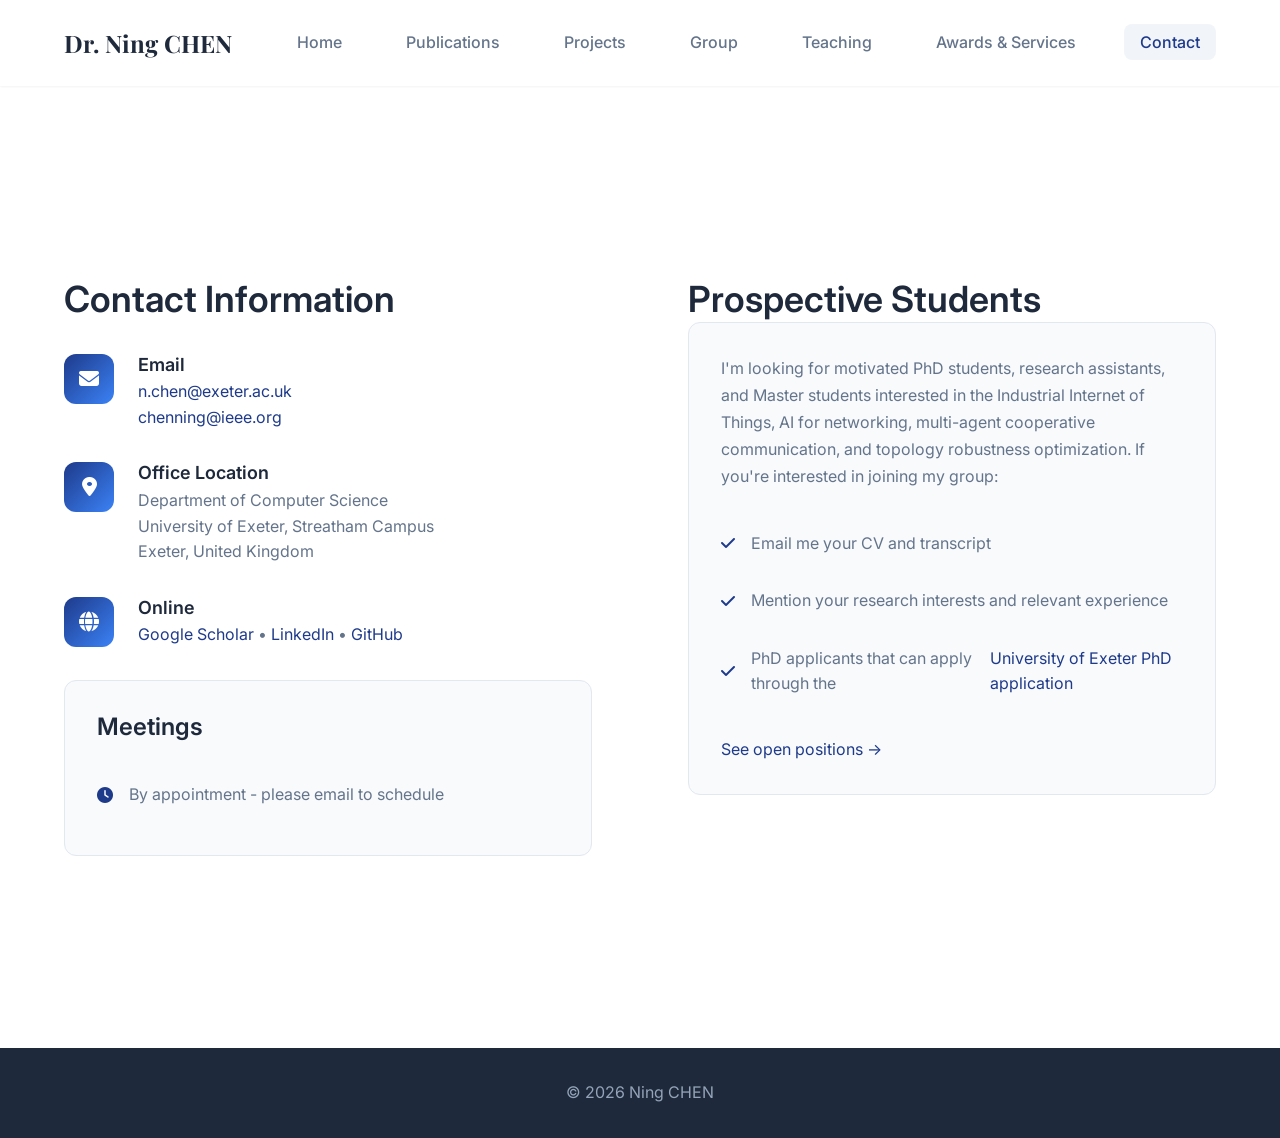
==== commit a053696a: "Comment out contact header section Comment out the contact header section in contact.html" ====
--- a/pages/contact.html
+++ b/pages/contact.html
@@ -119,12 +119,12 @@
     </nav>
 
     <!-- Contact Header -->
-    <section class="contact-header">
+    <!-- <section class="contact-header">
         <div class="container">
             <h1>Get in Touch</h1>
             <p class="header-subtitle">I'm always happy to discuss research collaborations and opportunities</p>
         </div>
-    </section>
+    </section> -->
 
     <!-- Contact Content -->
     <section>
